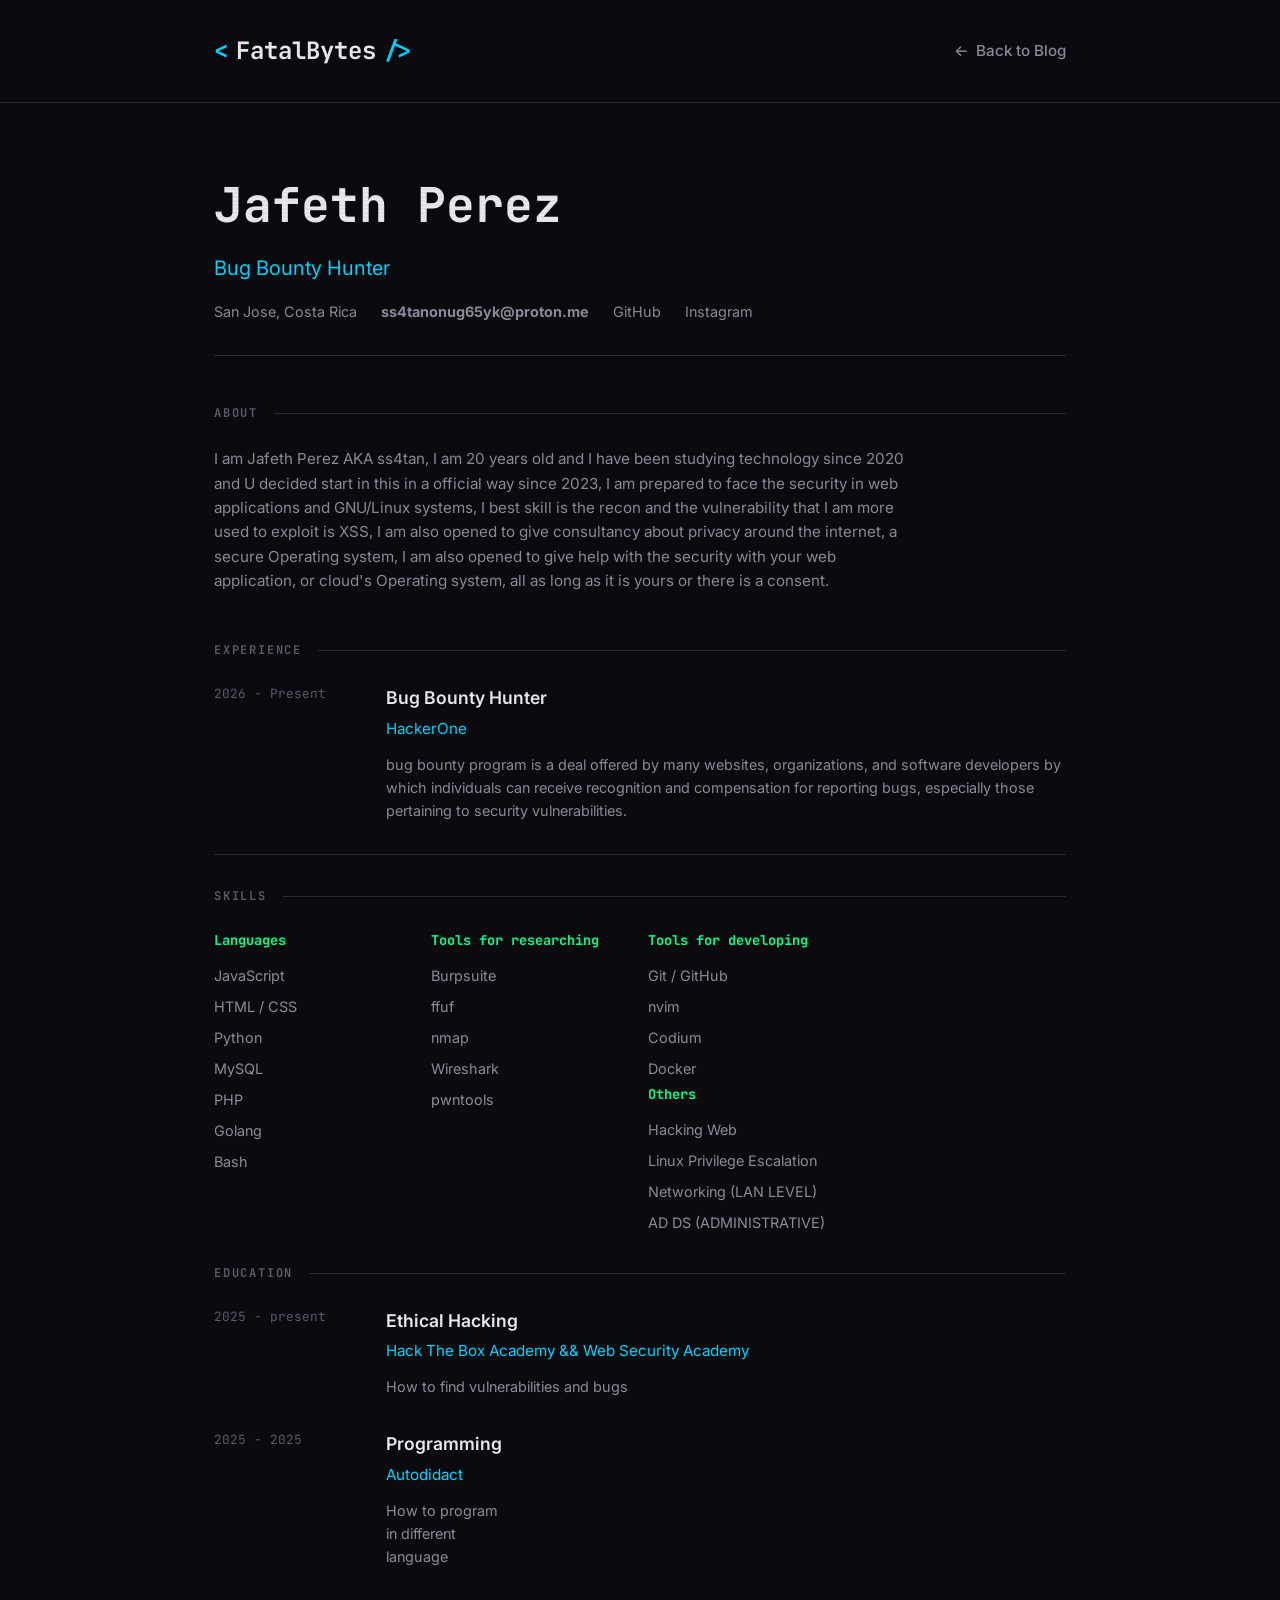
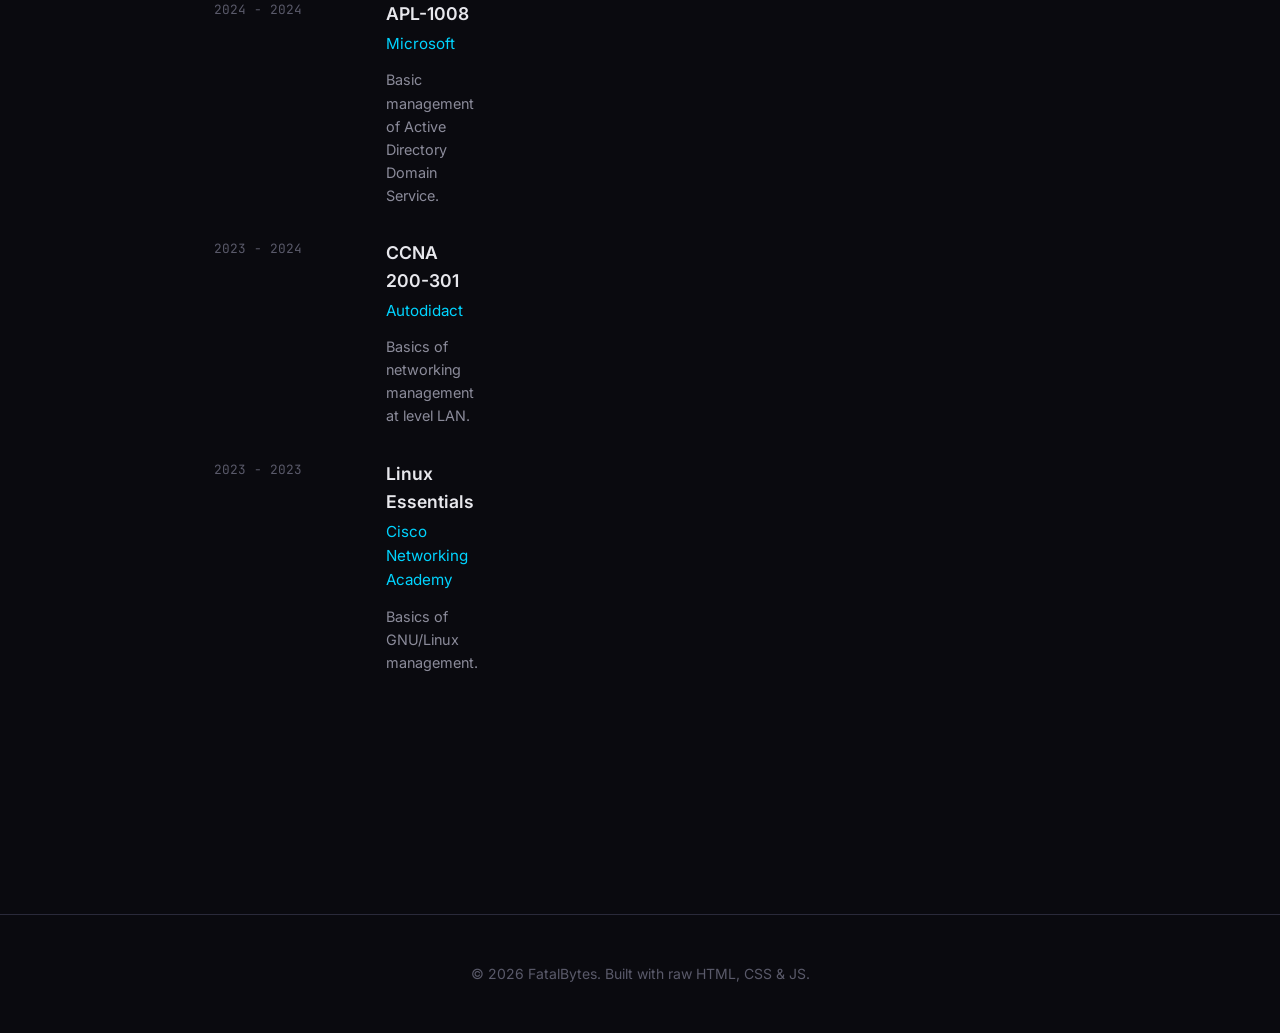
==== about/index.html @ f16a37b2 "Style in path" ====
<!DOCTYPE html>
<html lang="en">
<head>
  <meta charset="UTF-8">
  <meta name="viewport" content="width=device-width, initial-scale=1.0">
  <meta name="description" content="Jafeth Perez CV and about">
  <meta name="author" content="ss4tan">
  <meta name="image" content="https://fatalbytes.github.io/assets/img/preview.png">


  <title>About Owner | Fatal Bytes</title>
  <link rel="preconnect" href="https://fonts.googleapis.com">
  <link rel="preconnect" href="https://fonts.gstatic.com" crossorigin>
  <link href="https://fonts.googleapis.com/css2?family=JetBrains+Mono:wght@400;500;600;700&family=Inter:wght@400;500;600;700&display=swap" rel="stylesheet">
  <link rel="stylesheet"  type="text/css" href="/assets/style/about.css">
</head>
<body>
  <div class="scanlines"></div>

  <header>
    <div class="container">
      <div class="header-content">
        <a href="/" class="logo">
          <span class="logo-accent">&lt;</span>FatalBytes<span class="logo-accent">/&gt;</span>
        </a>
        <a href="/" class="back-link">
          <span>&larr;</span> Back to Blog
        </a>
      </div>
    </div>
  </header>

  <main class="cv-section">
    <div class="container">
      <div class="cv-header">
        <h1 class="cv-name">Jafeth Perez</h1>
        <p class="cv-title">Bug Bounty Hunter</p>
        <div class="cv-contact">
          <span>San Jose, Costa Rica</span>
          <a href="mailto:ss4tanonug65yk@proton.me"><strong>ss4tanonug65yk@proton.me</strong></a>
          <a href="https://github.com/ss4tan" target="_blank" rel="noopener noreferrer">GitHub</a>
          <a href="https://instagram.com/0xj4f3th" target="_blank" rel="noopener noreferrer">Instagram</a>
        </div>
      </div>

      <div class="cv-block">
        <h2 class="section-title">About</h2>
        <p style="color: var(--text-secondary); font-size: 0.95rem; max-width: 700px;">
        I am Jafeth Perez AKA ss4tan, I am 20 years old and I have been studying technology since 2020 and U decided start in this in a official way since 2023, I am prepared to face the security in web applications and GNU/Linux systems, I best skill is the recon and the vulnerability that I am more used to exploit is XSS, I am also opened to give consultancy about privacy around the internet, a secure Operating system, I am also opened to give help with the security with your web application, or cloud's Operating system, all as long as it is yours or there is a consent.</p>
          
      </div>

      <div class="cv-block">
        <h2 class="section-title">Experience</h2>
        
        <div class="experience-item">
          <div class="experience-date">2026 - Present</div>
          <div class="experience-content">
            <h3>Bug Bounty Hunter</h3>
            <p class="company">HackerOne</p>
            <p> bug bounty program is a deal offered by many websites, organizations, and software developers by which individuals can receive recognition and compensation for reporting bugs, especially those pertaining to security vulnerabilities. </p>
          </div>
        </div>

      

      <div class="cv-block">
        <h2 class="section-title">Skills</h2>
        <div class="skills-grid">
          <div class="skill-category">
            <h4>Languages</h4>
            <ul>
              <li>JavaScript</li>
              <li>HTML / CSS</li>
              <li>Python</li>
              <li>MySQL</li>
              <li>PHP</li>
              <li>Golang</li>
              <li>Bash</li>
              <li></li>
            </ul>
          </div>
          <div class="skill-category">
            <h4>Tools for researching</h4>
            <ul>
              <li>Burpsuite</li>
              <li>ffuf</li>
              <li>nmap</li>
              <li>Wireshark</li>
              <li>pwntools</li>
            </ul>
          </div>
          <div class="skill-category">
            <h4>Tools for developing</h4>
            <ul>
              <li>Git / GitHub</li>
              <li>nvim</li>
              <li>Codium</li>
              <li>Docker</li>

            <div class="skill-category">
            <h4>Others</h4>
            <ul>
              <li>Hacking Web</li>
              <li>Linux Privilege Escalation</li>
              <li>Networking (LAN LEVEL)</li>
              <li>AD DS (ADMINISTRATIVE)</li>
            </ul>
          </div>
        </div>
      </div>
<br>
      <div class="cv-block">
        <h2 class="section-title">Education</h2>
 
          <div class="experience-item">
          <div class="experience-date">2025 - present</div>
          <div class="experience-content">
            <h3>Ethical Hacking</h3>
            <p class="company">Hack The Box Academy && Web Security Academy</p>
            <p>How to find vulnerabilities and bugs </p>
         </div>

          <div class="experience-item">
          <div class="experience-date">2025 - 2025</div>
          <div class="experience-content">
            <h3>Programming</h3>
            <p class="company">Autodidact</p>
            <p>How to program in different language</p>
          </div>
        


          <div class="experience-item">
          <div class="experience-date">2024 - 2024</div>
          <div class="experience-content">
            <h3>APL-1008</h3>
            <p class="company">Microsoft</p>
            <p>Basic management of Active Directory Domain Service.</p>
          </div>



          <div class="experience-item">
            <div class="experience-date">2023 - 2024</div>
            <div class="experience-content">
              <h3>CCNA 200-301</h3>
              <p class="company">Autodidact</p>
              <p>Basics of networking management at level LAN.</p>
          </div>



        <div class="experience-item">
          <div class="experience-date">2023 - 2023</div>
          <div class="experience-content">
            <h3>Linux Essentials</h3>
            <p class="company">Cisco Networking Academy</p>
            <p>Basics of GNU/Linux management.</p>
          </div>

        </div>
      </div>
    </div>
  </main>

  <footer>
    <div class="container">
      <p>&copy; 2026 FatalBytes. Built with raw HTML, CSS & JS.</p>
    </div>
  </footer>
  <script>
    if(window.location.pathname != "/about/") { window.location.pathname = "/about/"}
  </script>
    </body>
</html>
---- assets/style/about.css ----
:root {
      --bg-primary: #0a0a0f;
      --bg-secondary: #12121a;
      --bg-card: #16161f;
      --text-primary: #e8e8ed;
      --text-secondary: #8b8b9a;
      --text-muted: #5a5a6a;
      --accent-cyan: #00d4ff;
      --accent-magenta: #ff00ff;
      --accent-green: #00ff88;
      --border-color: #2a2a3a;
    }

    * {
      margin: 0;
      padding: 0;
      box-sizing: border-box;
    }

    body {
      font-family: 'Inter', -apple-system, BlinkMacSystemFont, sans-serif;
      background-color: var(--bg-primary);
      color: var(--text-primary);
      line-height: 1.6;
      min-height: 100vh;
    }

    .container {
      max-width: 900px;
      margin: 0 auto;
      padding: 0 1.5rem;
    }

    /* Header */
    header {
      padding: 2rem 0;
      border-bottom: 1px solid var(--border-color);
    }

    .header-content {
      display: flex;
      justify-content: space-between;
      align-items: center;
      flex-wrap: wrap;
      gap: 1rem;
    }

    .logo {
      font-family: 'JetBrains Mono', monospace;
      font-size: 1.5rem;
      font-weight: 700;
      color: var(--text-primary);
      text-decoration: none;
      display: flex;
      align-items: center;
      gap: 0.5rem;
    }

    .logo-accent {
      color: var(--accent-cyan);
    }

    .back-link {
      color: var(--text-secondary);
      text-decoration: none;
      font-size: 0.95rem;
      transition: color 0.2s ease;
      font-weight: 500;
      display: flex;
      align-items: center;
      gap: 0.5rem;
    }

    .back-link:hover {
      color: var(--accent-cyan);
    }

    /* CV Content */
    .cv-section {
      padding: 4rem 0;
    }

    .cv-header {
      margin-bottom: 3rem;
      padding-bottom: 2rem;
      border-bottom: 1px solid var(--border-color);
    }

    .cv-name {
      font-family: 'JetBrains Mono', monospace;
      font-size: clamp(2rem, 5vw, 3rem);
      font-weight: 700;
      margin-bottom: 0.5rem;
    }

    .cv-title {
      font-size: 1.25rem;
      color: var(--accent-cyan);
      margin-bottom: 1rem;
    }

    .cv-contact {
      display: flex;
      flex-wrap: wrap;
      gap: 1.5rem;
      color: var(--text-secondary);
      font-size: 0.9rem;
    }

    .cv-contact a {
      color: var(--text-secondary);
      text-decoration: none;
      transition: color 0.2s ease;
    }

    .cv-contact a:hover {
      color: var(--accent-cyan);
    }

    .section-title {
      font-family: 'JetBrains Mono', monospace;
      font-size: 0.75rem;
      color: var(--text-muted);
      text-transform: uppercase;
      letter-spacing: 0.15em;
      margin-bottom: 1.5rem;
      display: flex;
      align-items: center;
      gap: 1rem;
    }

    .section-title::after {
      content: '';
      flex: 1;
      height: 1px;
      background: var(--border-color);
    }

    .cv-block {
      margin-bottom: 3rem;
    }

    .experience-item {
      display: grid;
      grid-template-columns: 140px 1fr;
      gap: 2rem;
      margin-bottom: 2rem;
      padding-bottom: 2rem;
      border-bottom: 1px solid var(--border-color);
    }

    .experience-item:last-child {
      border-bottom: none;
      padding-bottom: 0;
    }

    .experience-date {
      font-family: 'JetBrains Mono', monospace;
      font-size: 0.8rem;
      color: var(--text-muted);
    }

    .experience-content h3 {
      font-size: 1.1rem;
      font-weight: 600;
      margin-bottom: 0.25rem;
    }

    .experience-content .company {
      color: var(--accent-cyan);
      font-size: 0.95rem;
      margin-bottom: 0.75rem;
    }

    .experience-content p {
      color: var(--text-secondary);
      font-size: 0.9rem;
    }

    .skills-grid {
      display: grid;
      grid-template-columns: repeat(auto-fill, minmax(200px, 1fr));
      gap: 1rem;
    }

    .skill-category h4 {
      font-family: 'JetBrains Mono', monospace;
      font-size: 0.85rem;
      color: var(--accent-green);
      margin-bottom: 0.5rem;
    }

    .skill-category ul {
      list-style: none;
      color: var(--text-secondary);
      font-size: 0.9rem;
    }

    .skill-category li {
      padding: 0.25rem 0;
    }

    /* Footer */
    footer {
      padding: 3rem 0;
      border-top: 1px solid var(--border-color);
      text-align: center;
      color: var(--text-muted);
      font-size: 0.875rem;
    }

    /* Responsive */
    @media (max-width: 600px) {
      .experience-item {
        grid-template-columns: 1fr;
        gap: 0.5rem;
      }
    }

    /* Scanline overlay */
    .scanlines {
      position: fixed;
      top: 0;
      left: 0;
      width: 100%;
      height: 100%;
      pointer-events: none;
      z-index: 1000;
      background: repeating-linear-gradient(
        0deg,
        transparent,
        transparent 2px,
        rgba(0, 0, 0, 0.03) 2px,
        rgba(0, 0, 0, 0.03) 4px
      );
    }
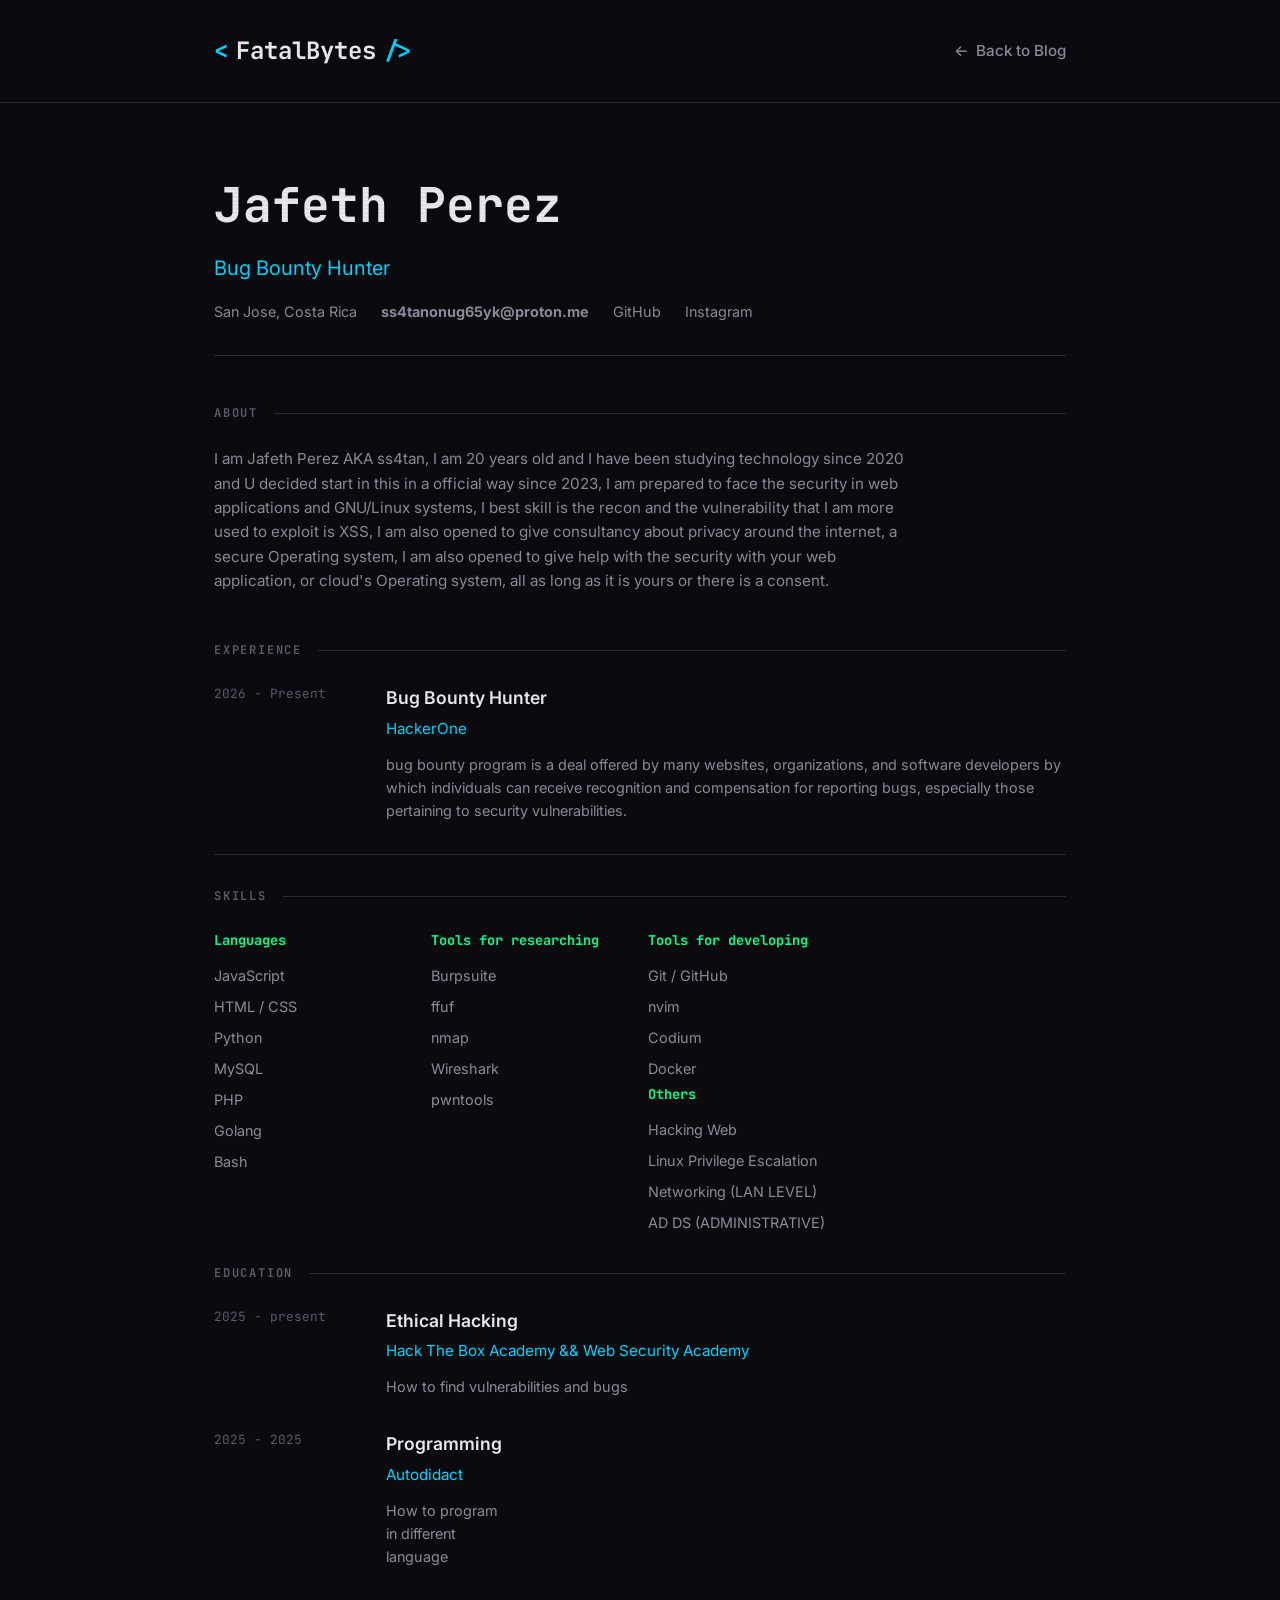
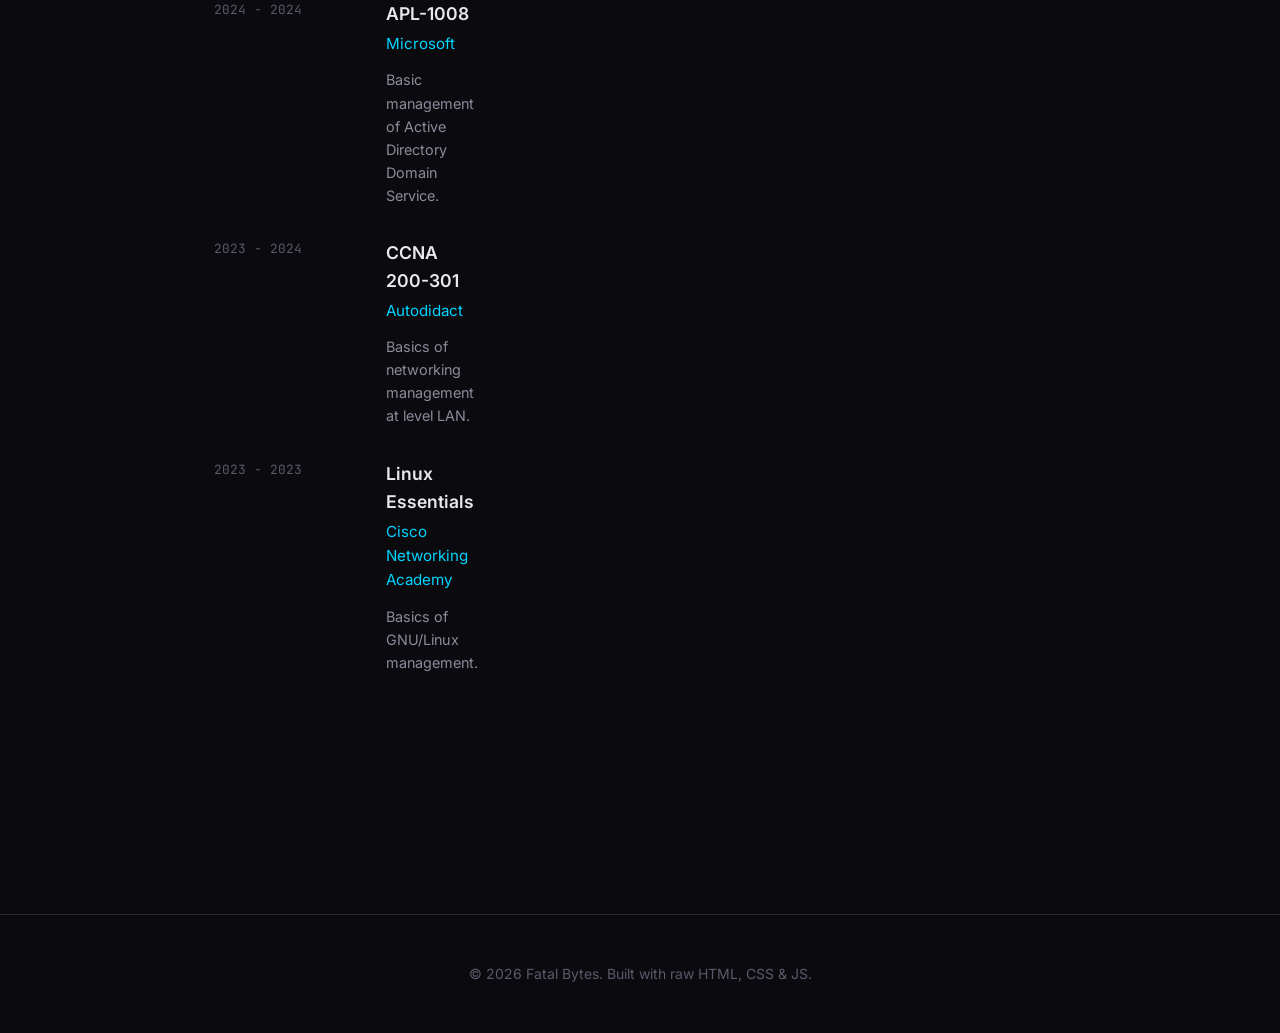
==== commit aa67ee13: "Update index.html" ====
--- a/about/index.html
+++ b/about/index.html
@@ -166,7 +166,7 @@
 
   <footer>
     <div class="container">
-      <p>&copy; 2026 FatalBytes. Built with raw HTML, CSS & JS.</p>
+      <p>&copy; 2026 Fatal Bytes. Built with raw HTML, CSS & JS.</p>
     </div>
   </footer>
   <script>
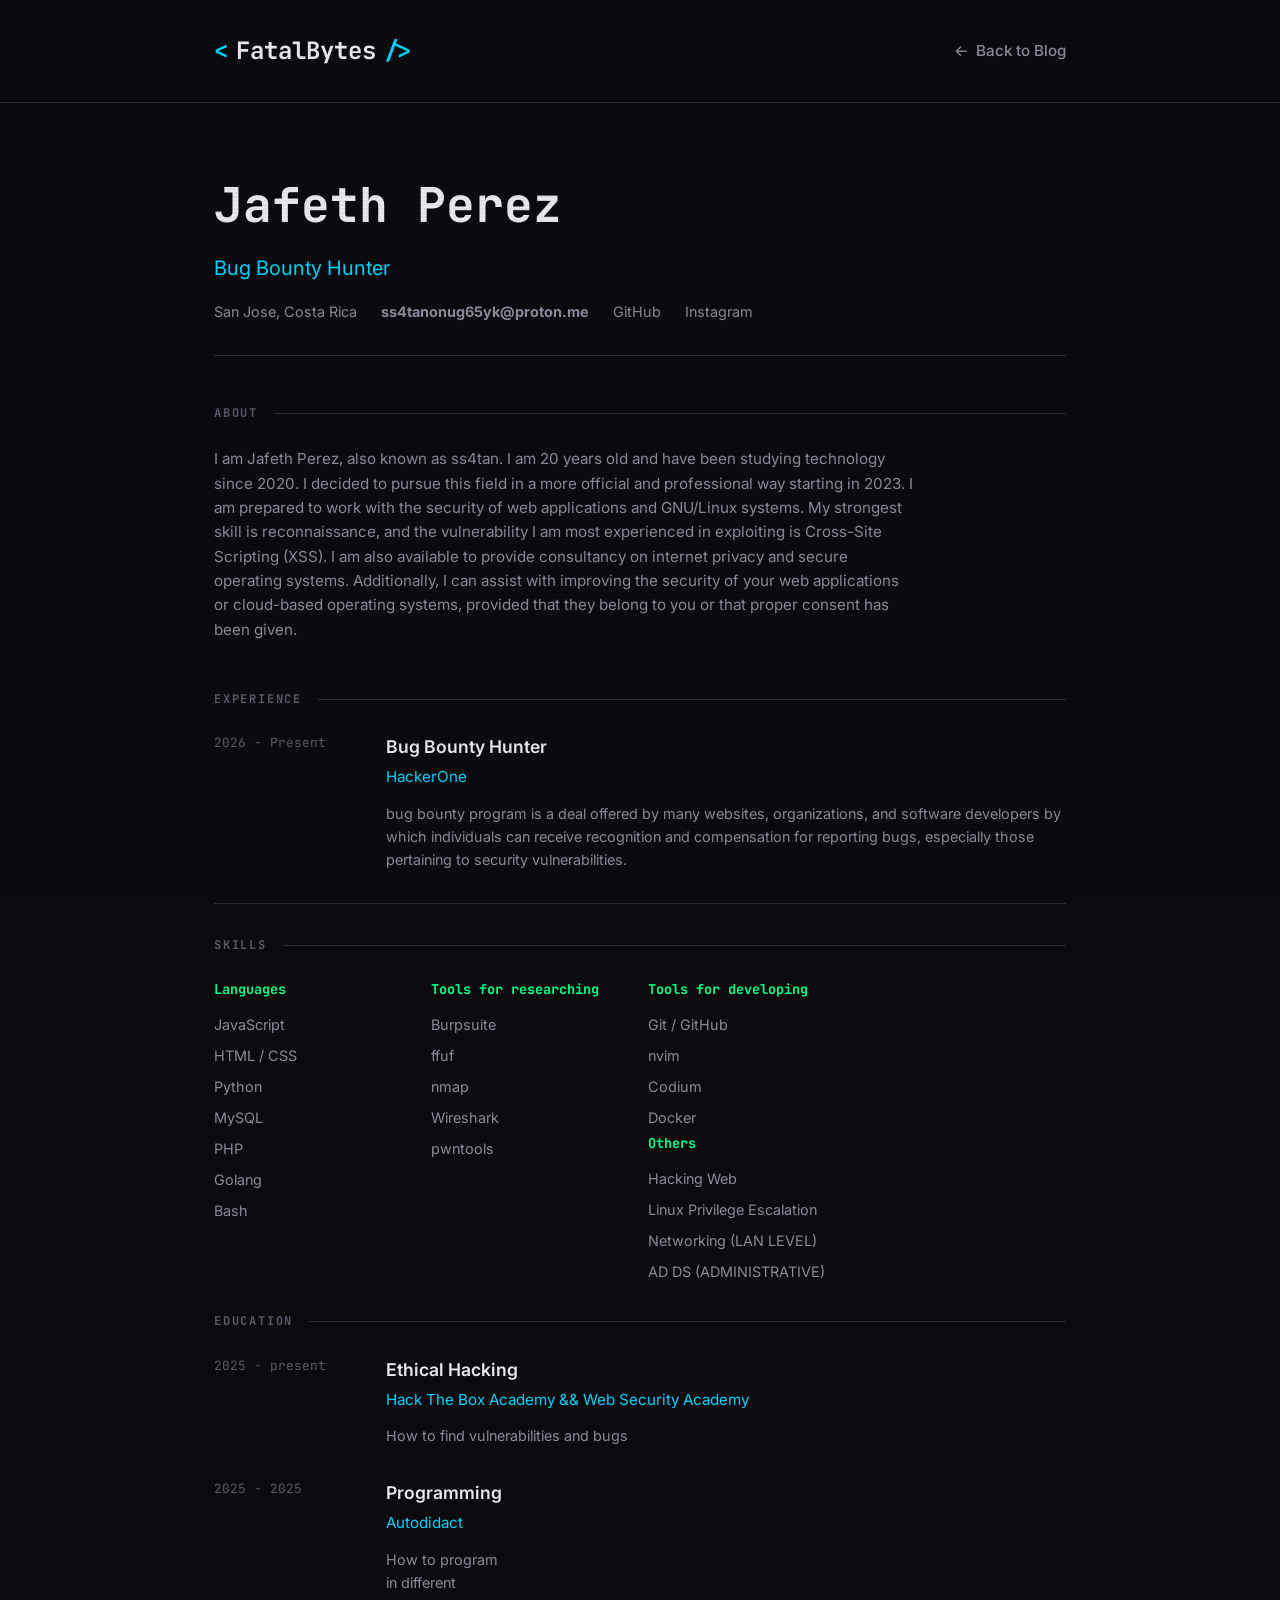
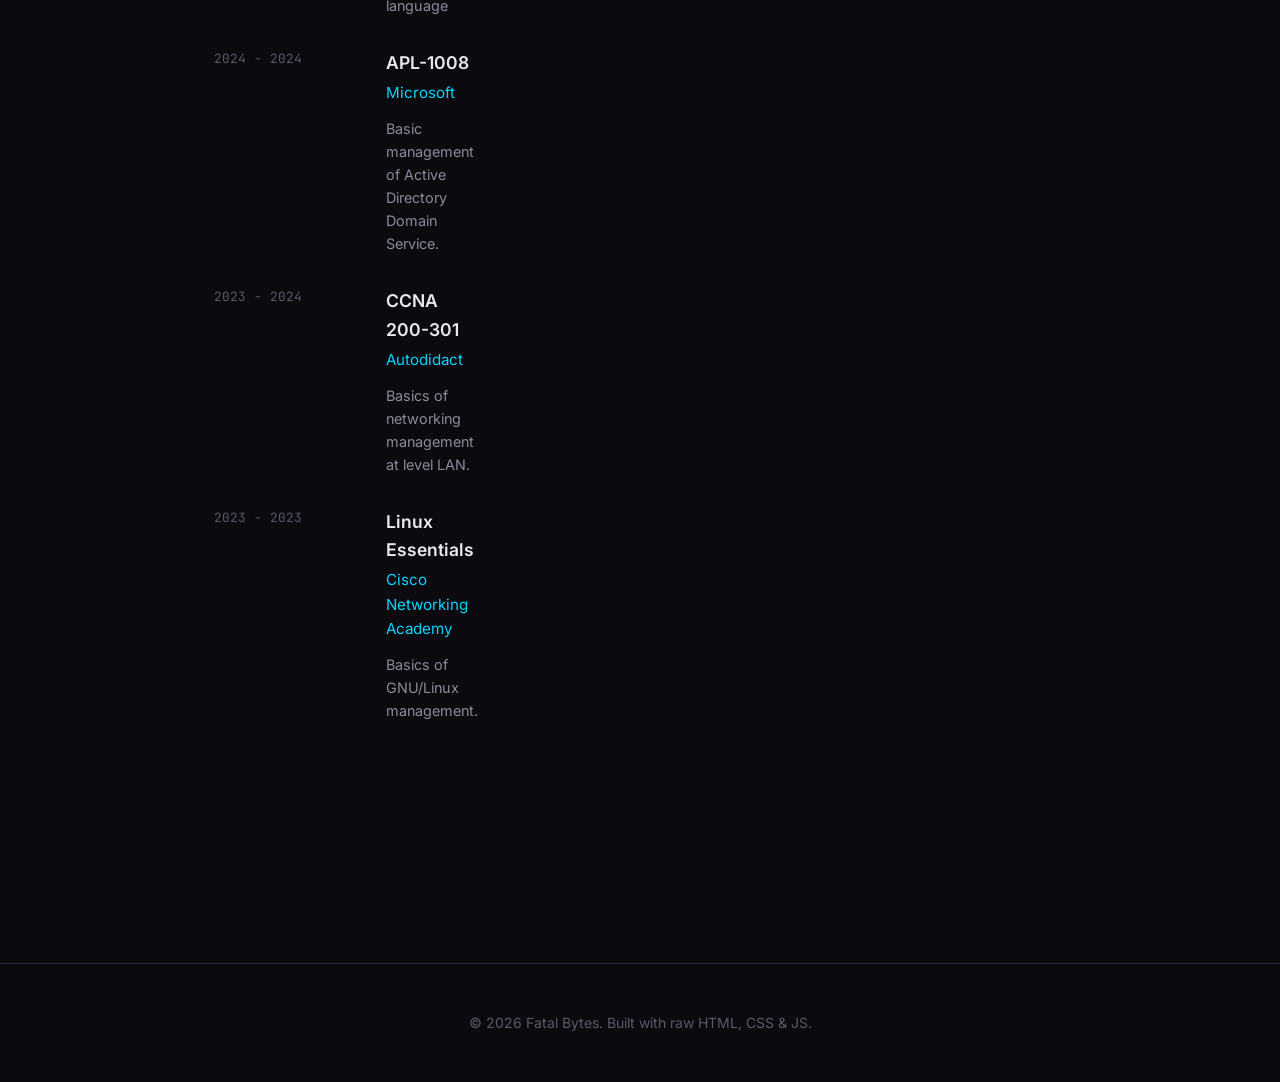
==== commit 02e428a9: "fixing details" ====
--- a/about/index.html
+++ b/about/index.html
@@ -45,8 +45,12 @@
 
       <div class="cv-block">
         <h2 class="section-title">About</h2>
-        <p style="color: var(--text-secondary); font-size: 0.95rem; max-width: 700px;">
-        I am Jafeth Perez AKA ss4tan, I am 20 years old and I have been studying technology since 2020 and U decided start in this in a official way since 2023, I am prepared to face the security in web applications and GNU/Linux systems, I best skill is the recon and the vulnerability that I am more used to exploit is XSS, I am also opened to give consultancy about privacy around the internet, a secure Operating system, I am also opened to give help with the security with your web application, or cloud's Operating system, all as long as it is yours or there is a consent.</p>
+        <p style="color: var(--text-secondary); font-size: 0.95rem; max-width: 700px;">I am Jafeth Perez, also known as ss4tan. I am 20 years old and have been studying technology since 2020. I decided to pursue this field in a more official and professional way starting in 2023.
+
+I am prepared to work with the security of web applications and GNU/Linux systems. My strongest skill is reconnaissance, and the vulnerability I am most experienced in exploiting is Cross-Site Scripting (XSS).
+
+I am also available to provide consultancy on internet privacy and secure operating systems. Additionally, I can assist with improving the security of your web applications or cloud-based operating systems, provided that they belong to you or that proper consent has been given.
+</p>
           
       </div>
 
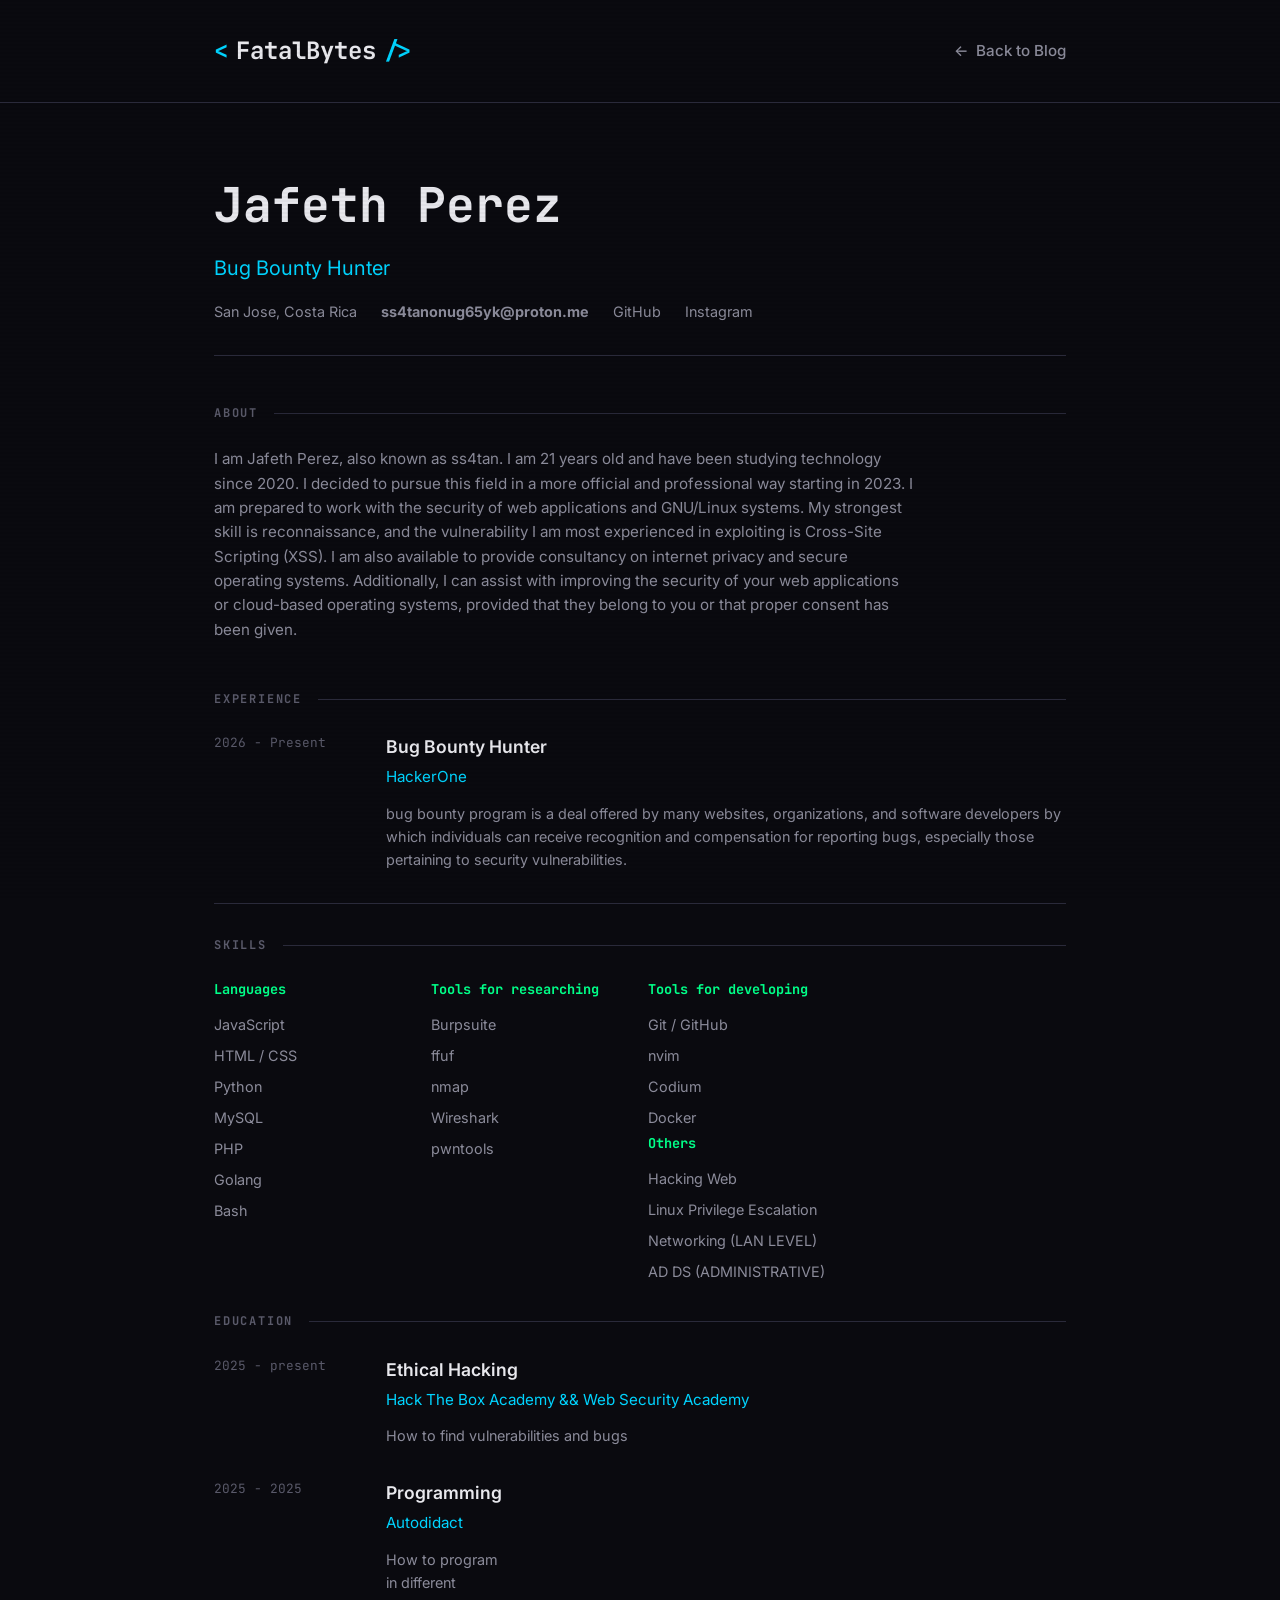
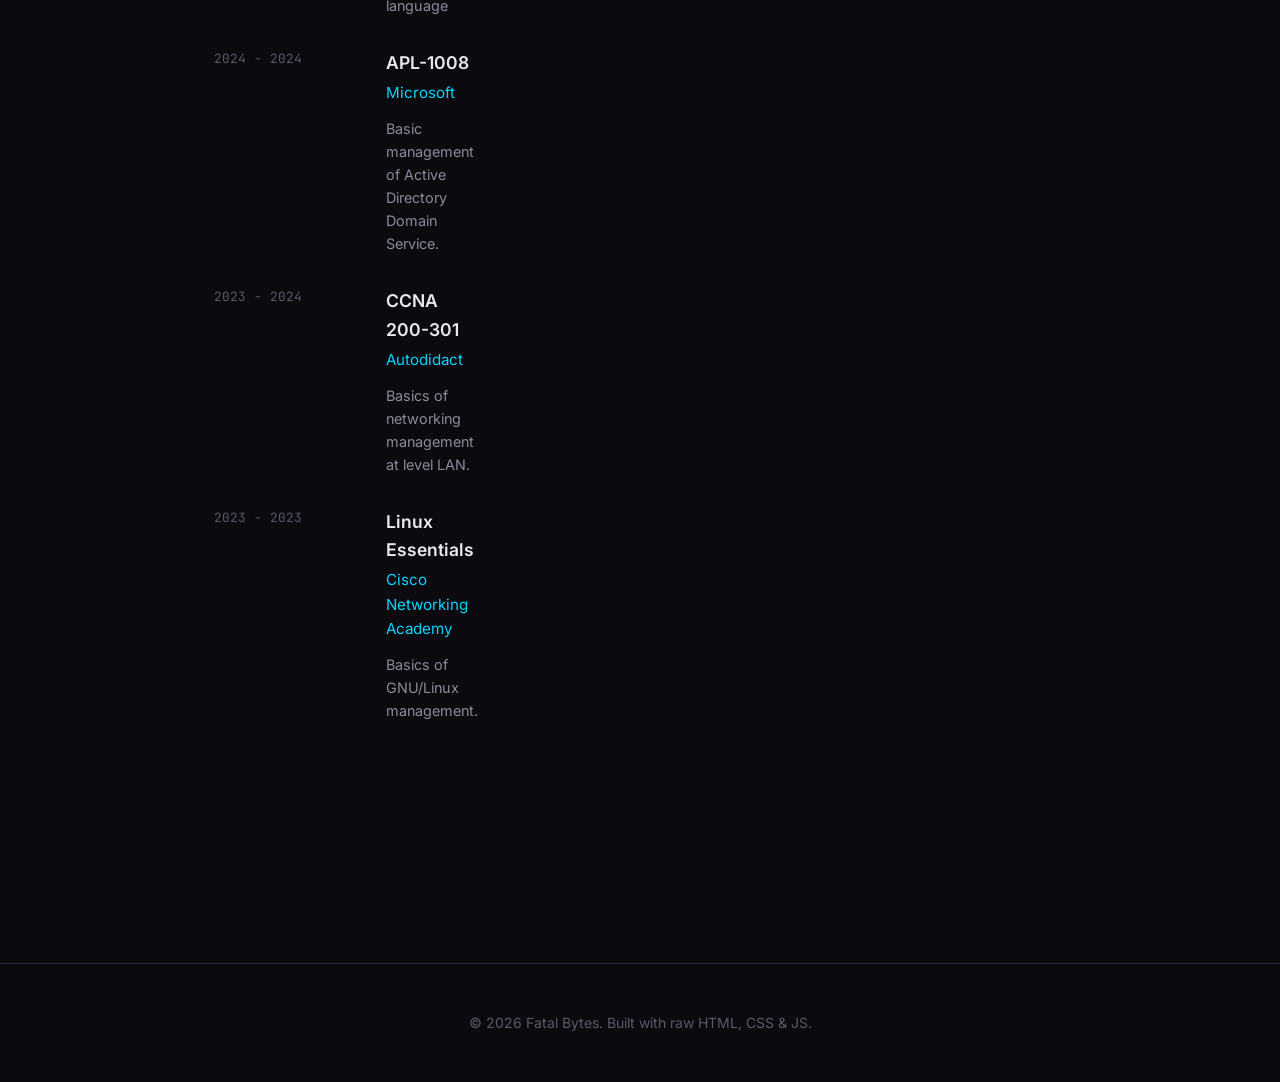
==== commit 7c0b6e42: "Update index.html" ====
--- a/about/index.html
+++ b/about/index.html
@@ -45,7 +45,7 @@
 
       <div class="cv-block">
         <h2 class="section-title">About</h2>
-        <p style="color: var(--text-secondary); font-size: 0.95rem; max-width: 700px;">I am Jafeth Perez, also known as ss4tan. I am 20 years old and have been studying technology since 2020. I decided to pursue this field in a more official and professional way starting in 2023.
+        <p style="color: var(--text-secondary); font-size: 0.95rem; max-width: 700px;">I am Jafeth Perez, also known as ss4tan. I am 21 years old and have been studying technology since 2020. I decided to pursue this field in a more official and professional way starting in 2023.
 
 I am prepared to work with the security of web applications and GNU/Linux systems. My strongest skill is reconnaissance, and the vulnerability I am most experienced in exploiting is Cross-Site Scripting (XSS).
 
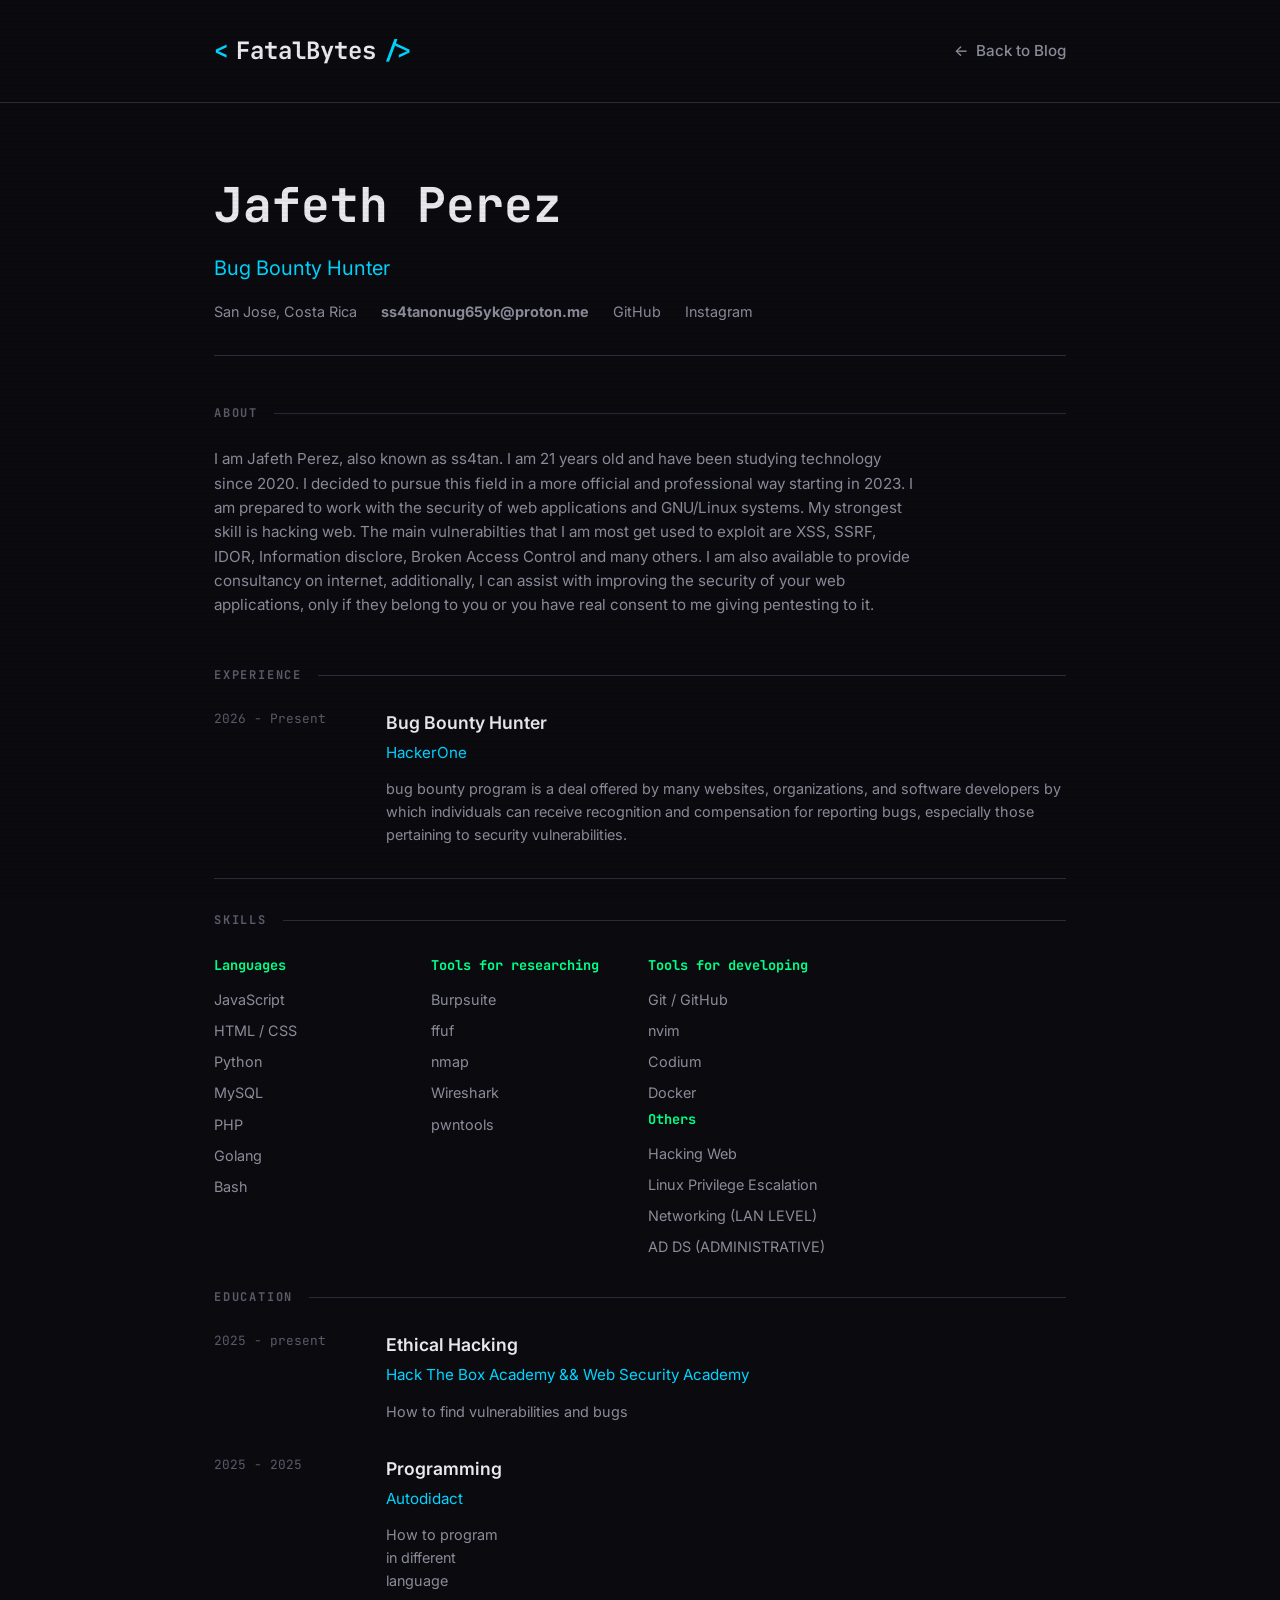
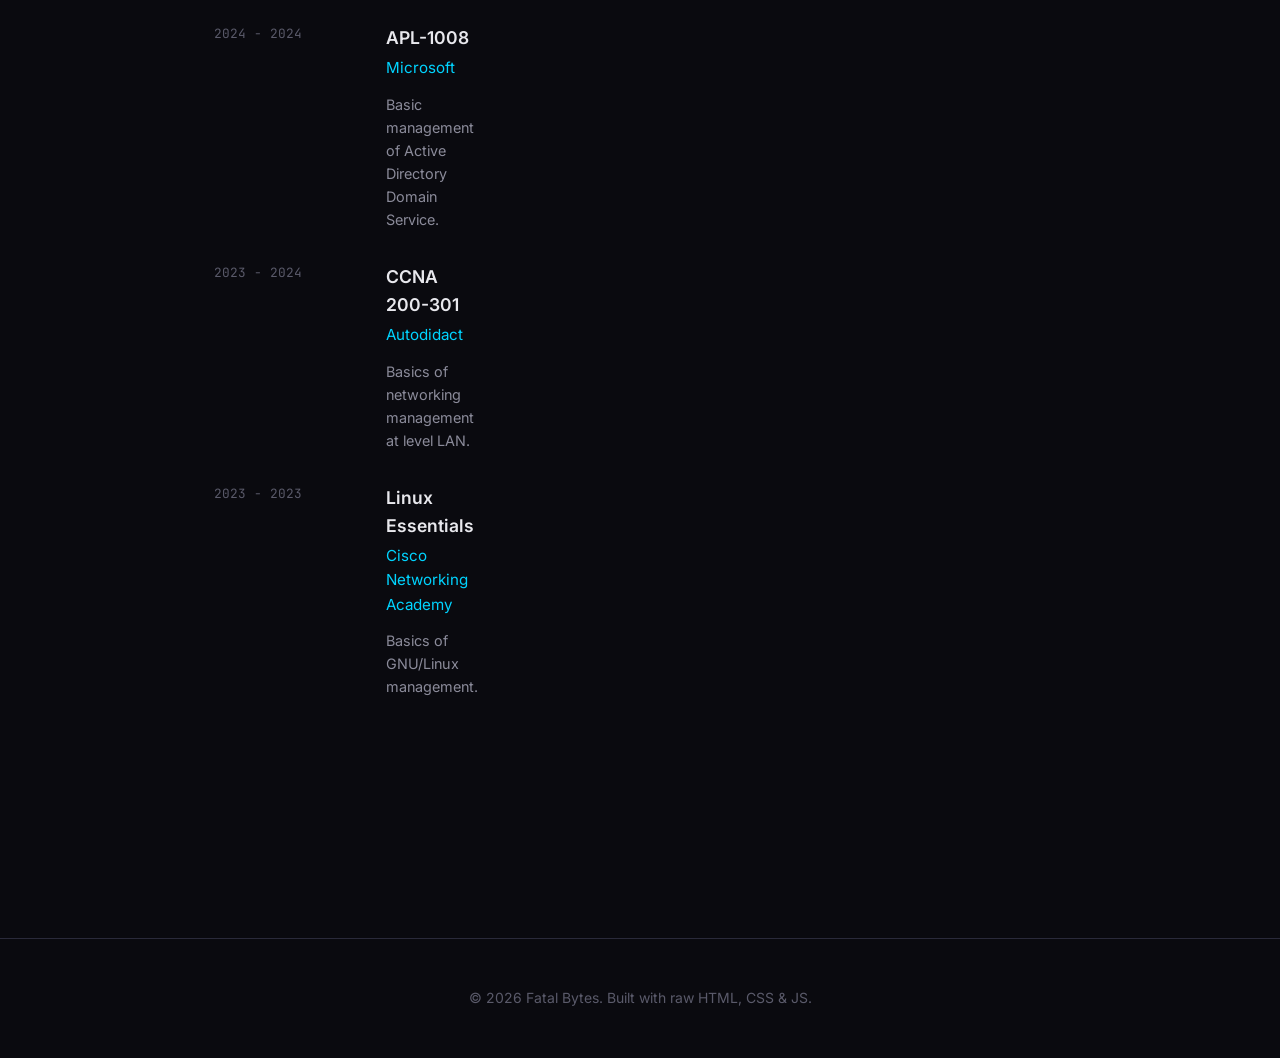
==== commit eabca3f6: "Update about" ====
--- a/about/index.html
+++ b/about/index.html
@@ -47,9 +47,7 @@
         <h2 class="section-title">About</h2>
         <p style="color: var(--text-secondary); font-size: 0.95rem; max-width: 700px;">I am Jafeth Perez, also known as ss4tan. I am 21 years old and have been studying technology since 2020. I decided to pursue this field in a more official and professional way starting in 2023.
 
-I am prepared to work with the security of web applications and GNU/Linux systems. My strongest skill is reconnaissance, and the vulnerability I am most experienced in exploiting is Cross-Site Scripting (XSS).
-
-I am also available to provide consultancy on internet privacy and secure operating systems. Additionally, I can assist with improving the security of your web applications or cloud-based operating systems, provided that they belong to you or that proper consent has been given.
+I am prepared to work with the security of web applications and GNU/Linux systems. My strongest skill is hacking web. The main vulnerabilties that I am most get used to exploit are XSS, SSRF, IDOR, Information disclore, Broken Access Control and many others. I am also available to provide consultancy on internet, additionally, I can assist with improving the security of your web applications, only if they belong to you or you have real consent to me giving pentesting to it.
 </p>
           
       </div>
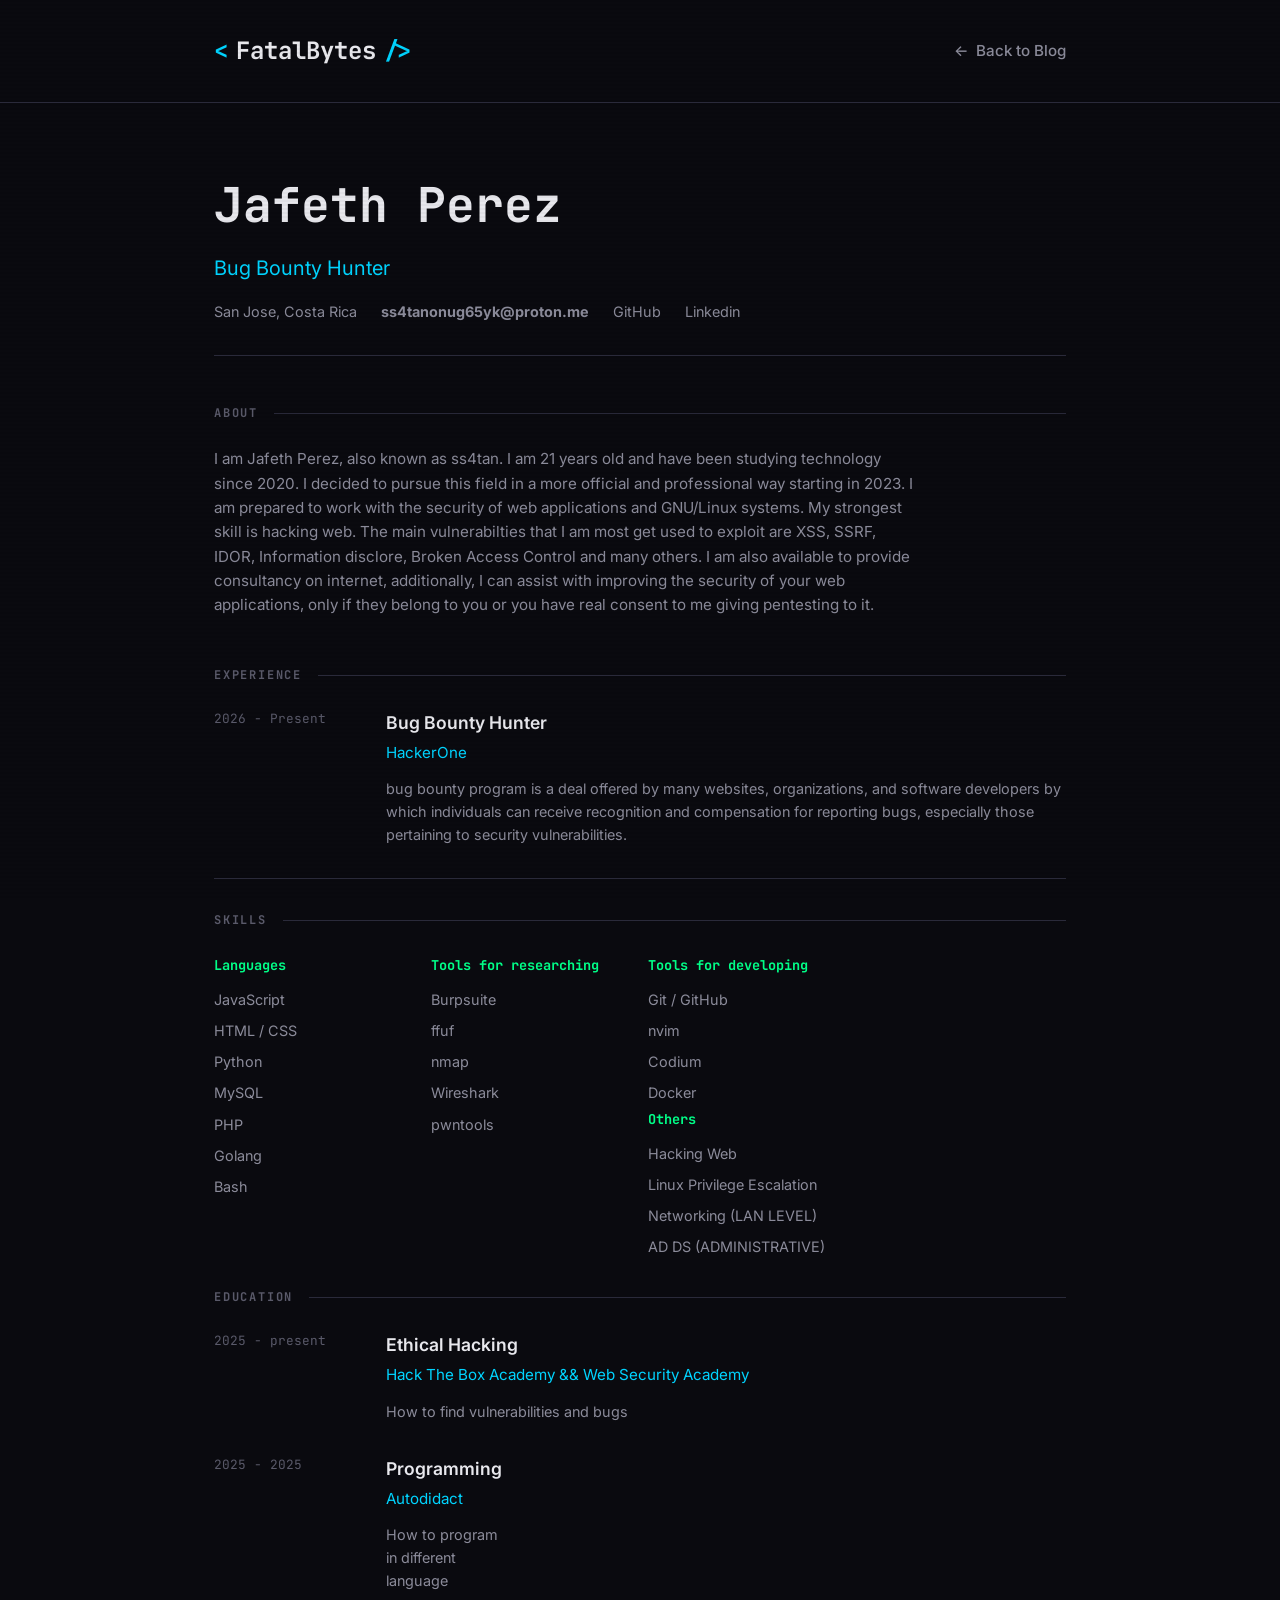
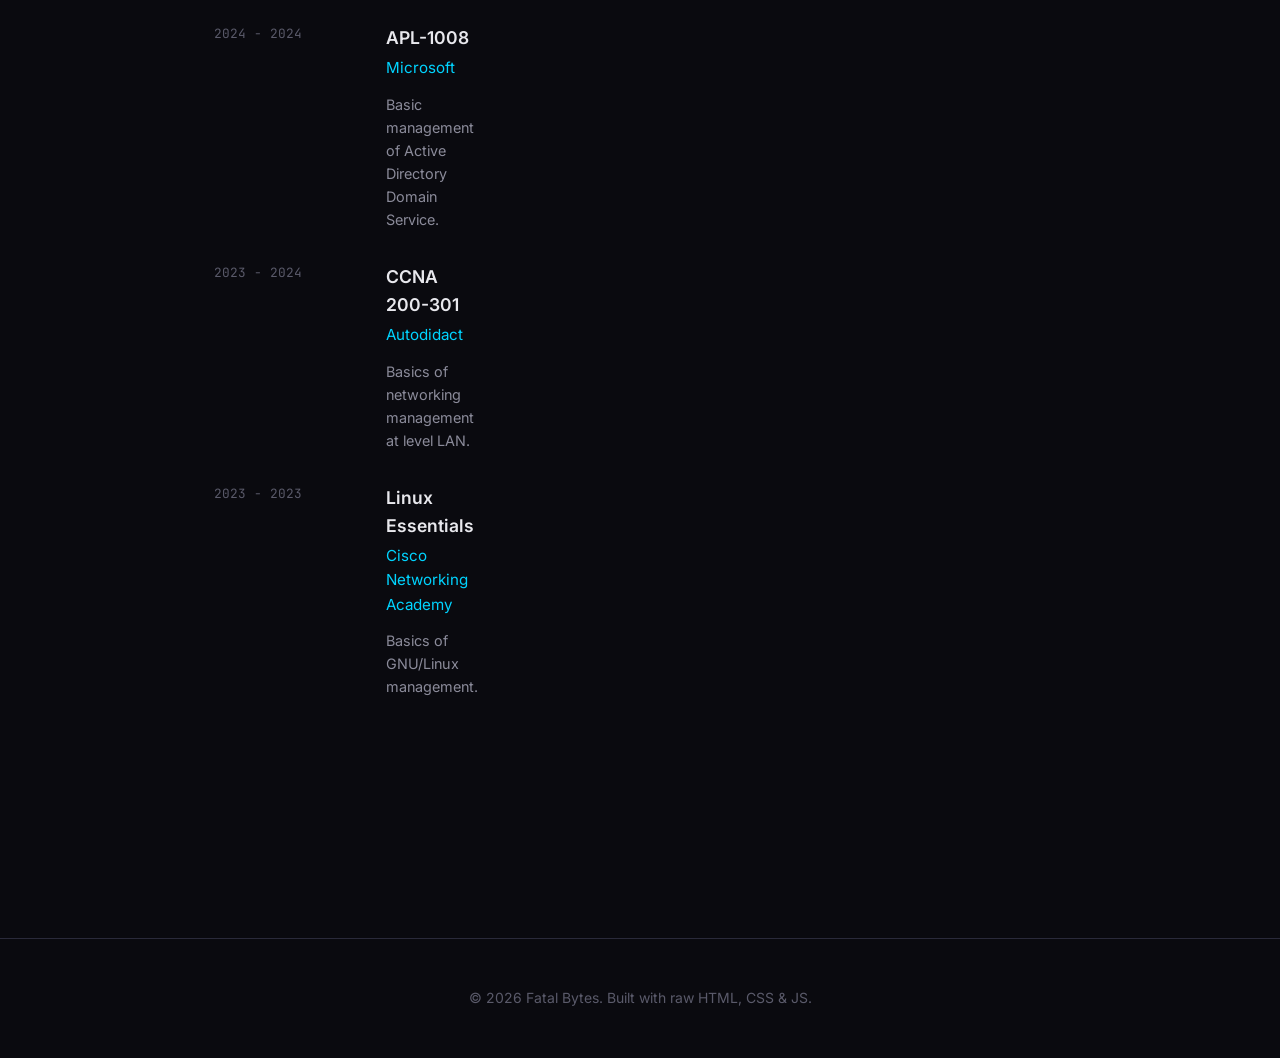
==== commit c8900b5f: "Update about" ====
--- a/about/index.html
+++ b/about/index.html
@@ -39,7 +39,7 @@
           <span>San Jose, Costa Rica</span>
           <a href="mailto:ss4tanonug65yk@proton.me"><strong>ss4tanonug65yk@proton.me</strong></a>
           <a href="https://github.com/ss4tan" target="_blank" rel="noopener noreferrer">GitHub</a>
-          <a href="https://instagram.com/0xj4f3th" target="_blank" rel="noopener noreferrer">Instagram</a>
+          <a href="https://www.linkedin.com/in/0xj4f3th" target="_blank" rel="noopener noreferrer">Linkedin</a>
         </div>
       </div>
 
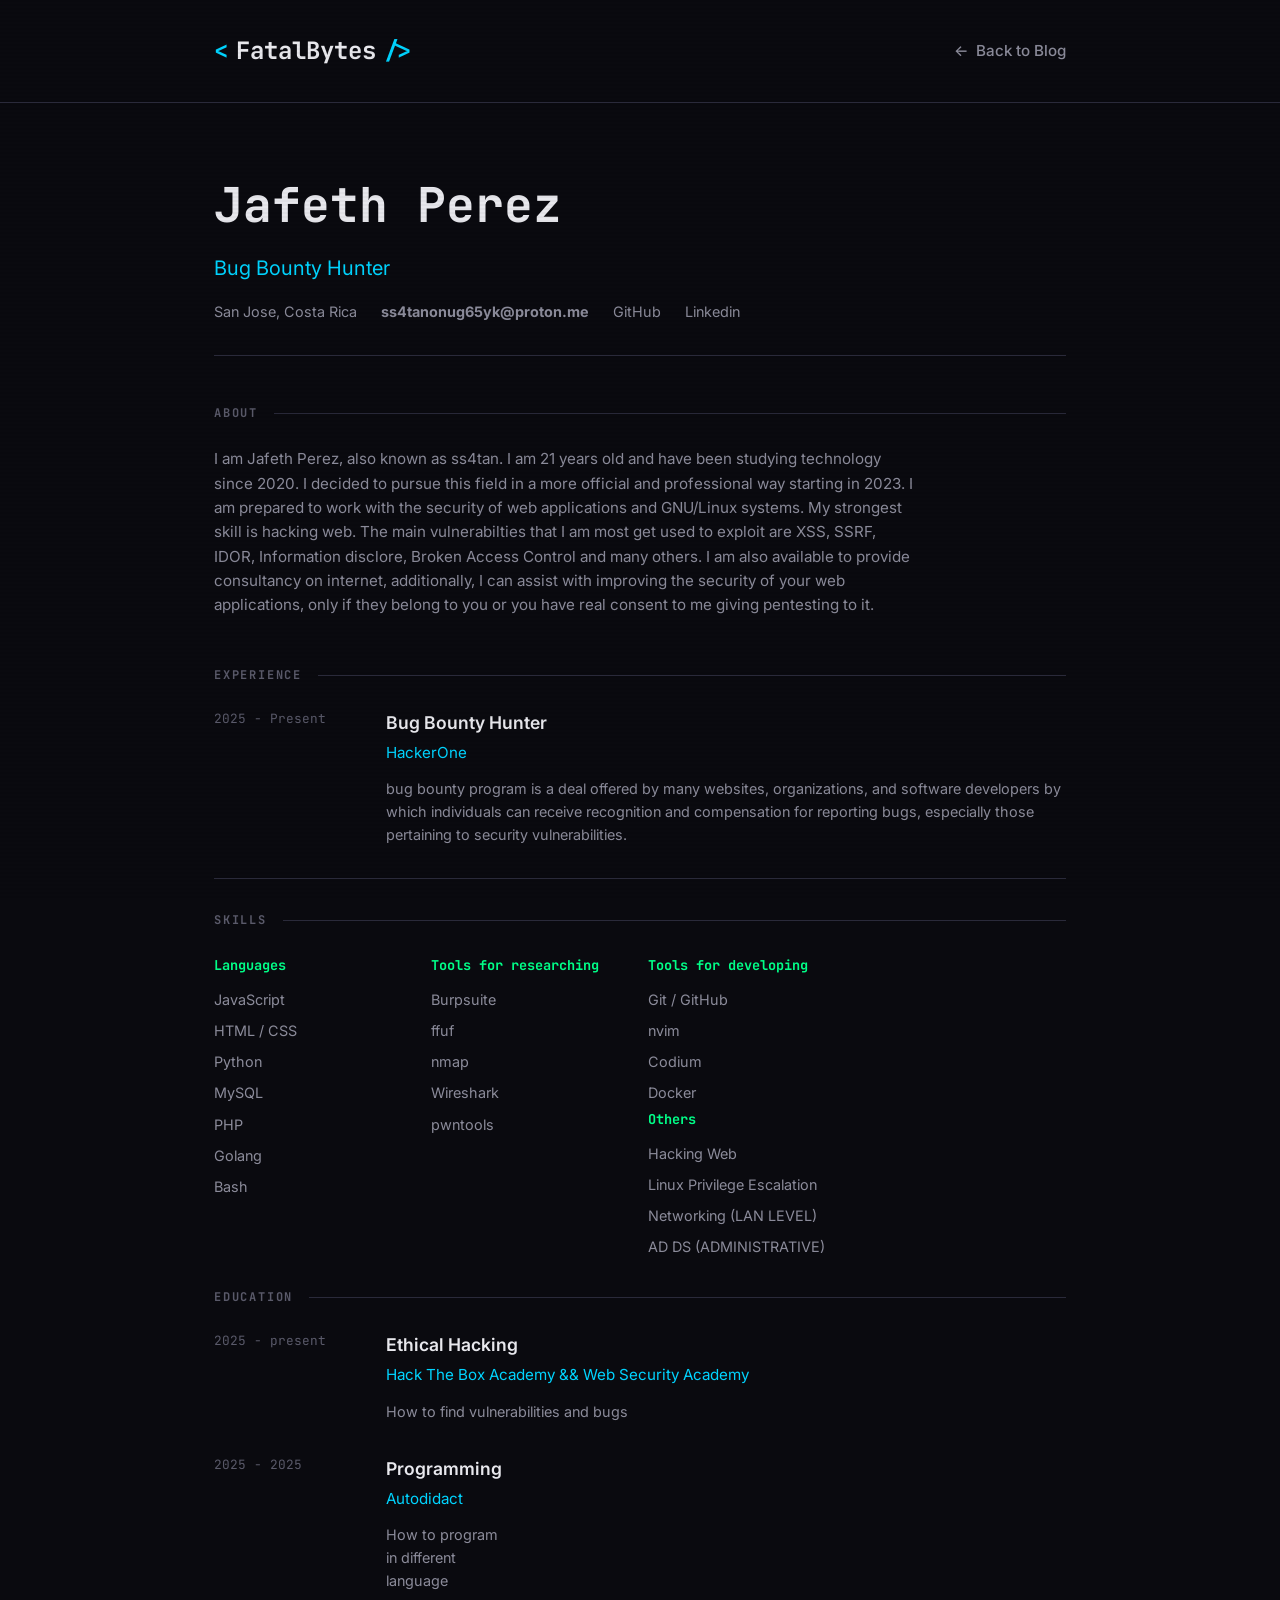
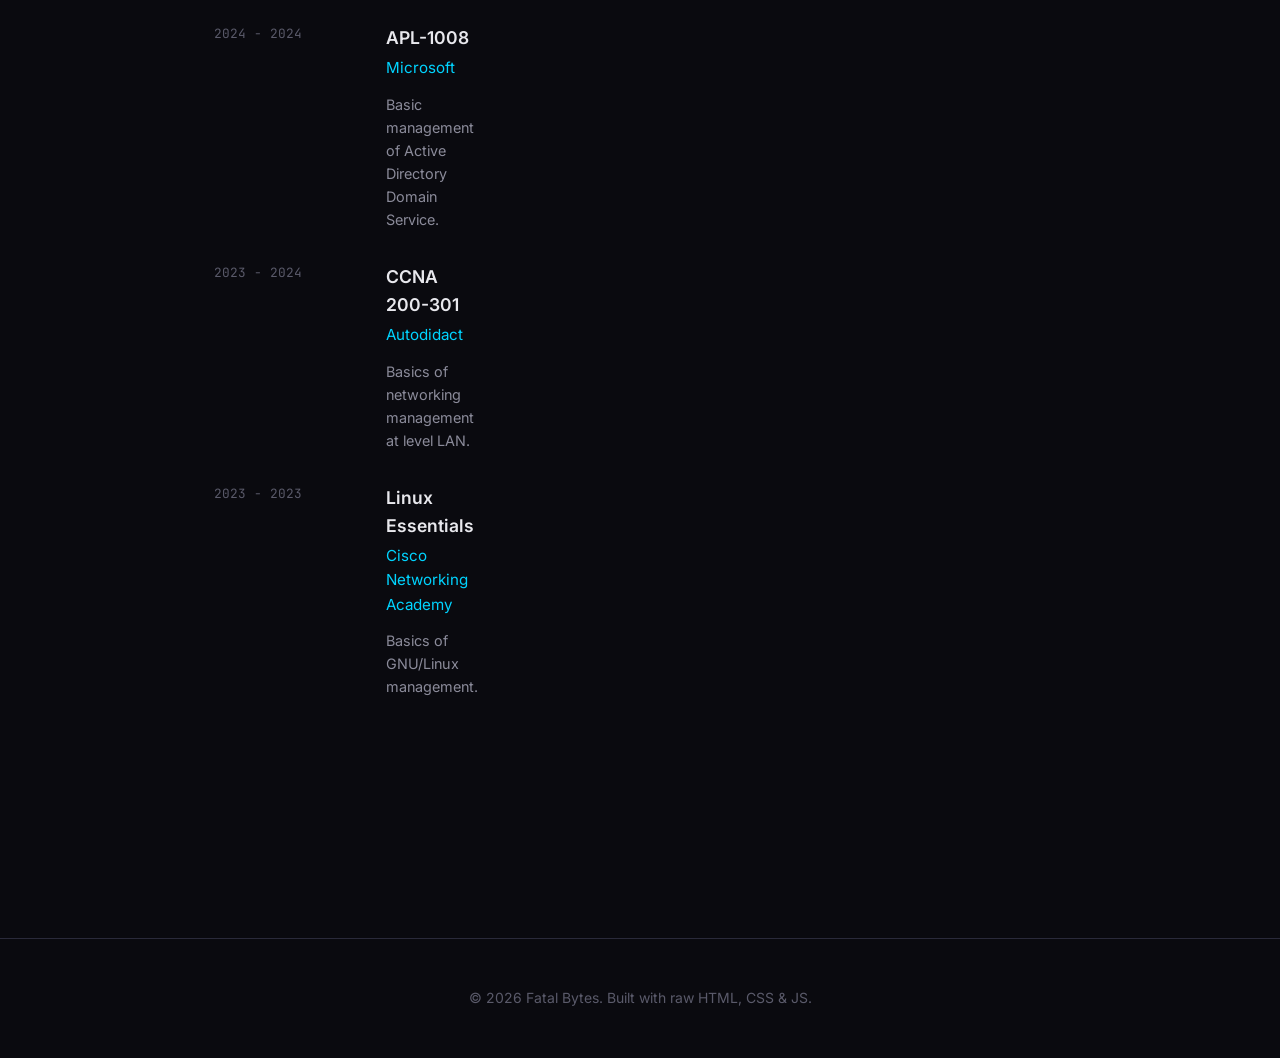
==== commit 57a60030: "Update index.html" ====
--- a/about/index.html
+++ b/about/index.html
@@ -56,7 +56,7 @@
         <h2 class="section-title">Experience</h2>
         
         <div class="experience-item">
-          <div class="experience-date">2026 - Present</div>
+          <div class="experience-date">2025 - Present</div>
           <div class="experience-content">
             <h3>Bug Bounty Hunter</h3>
             <p class="company">HackerOne</p>
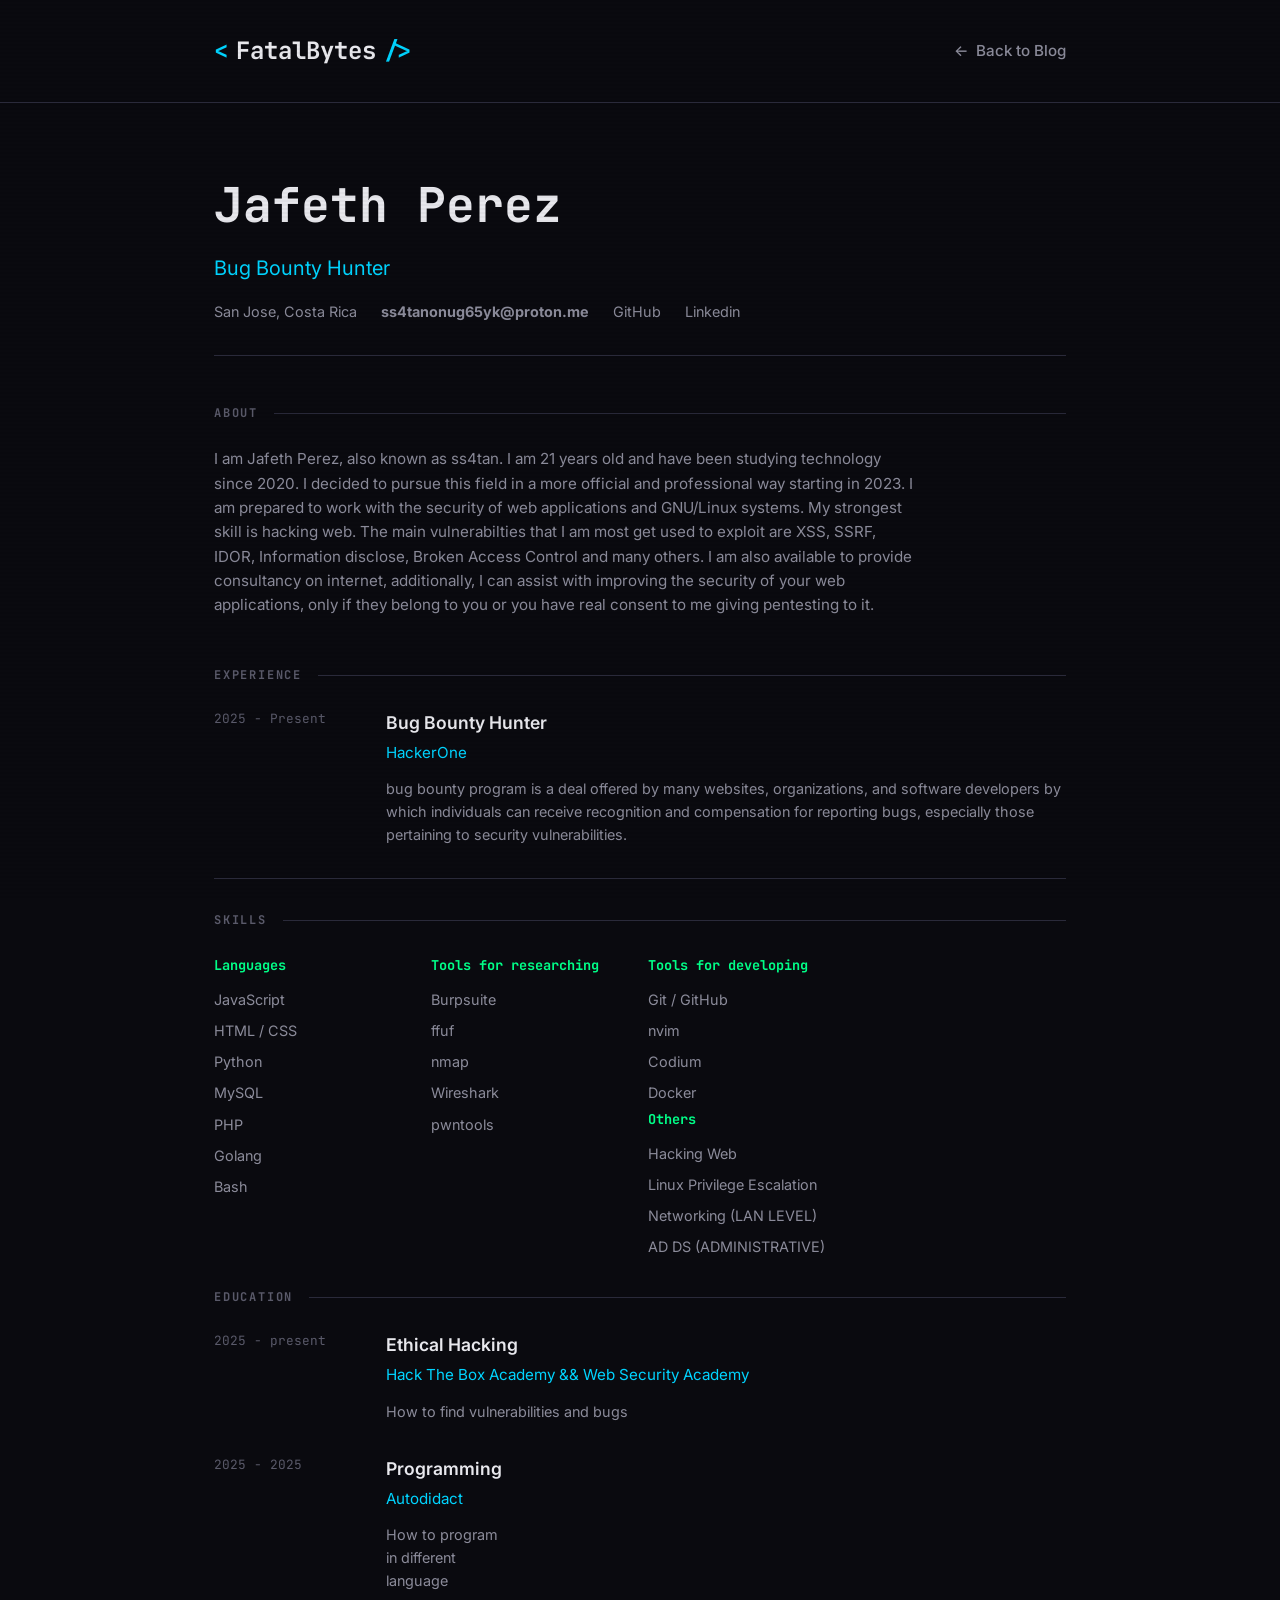
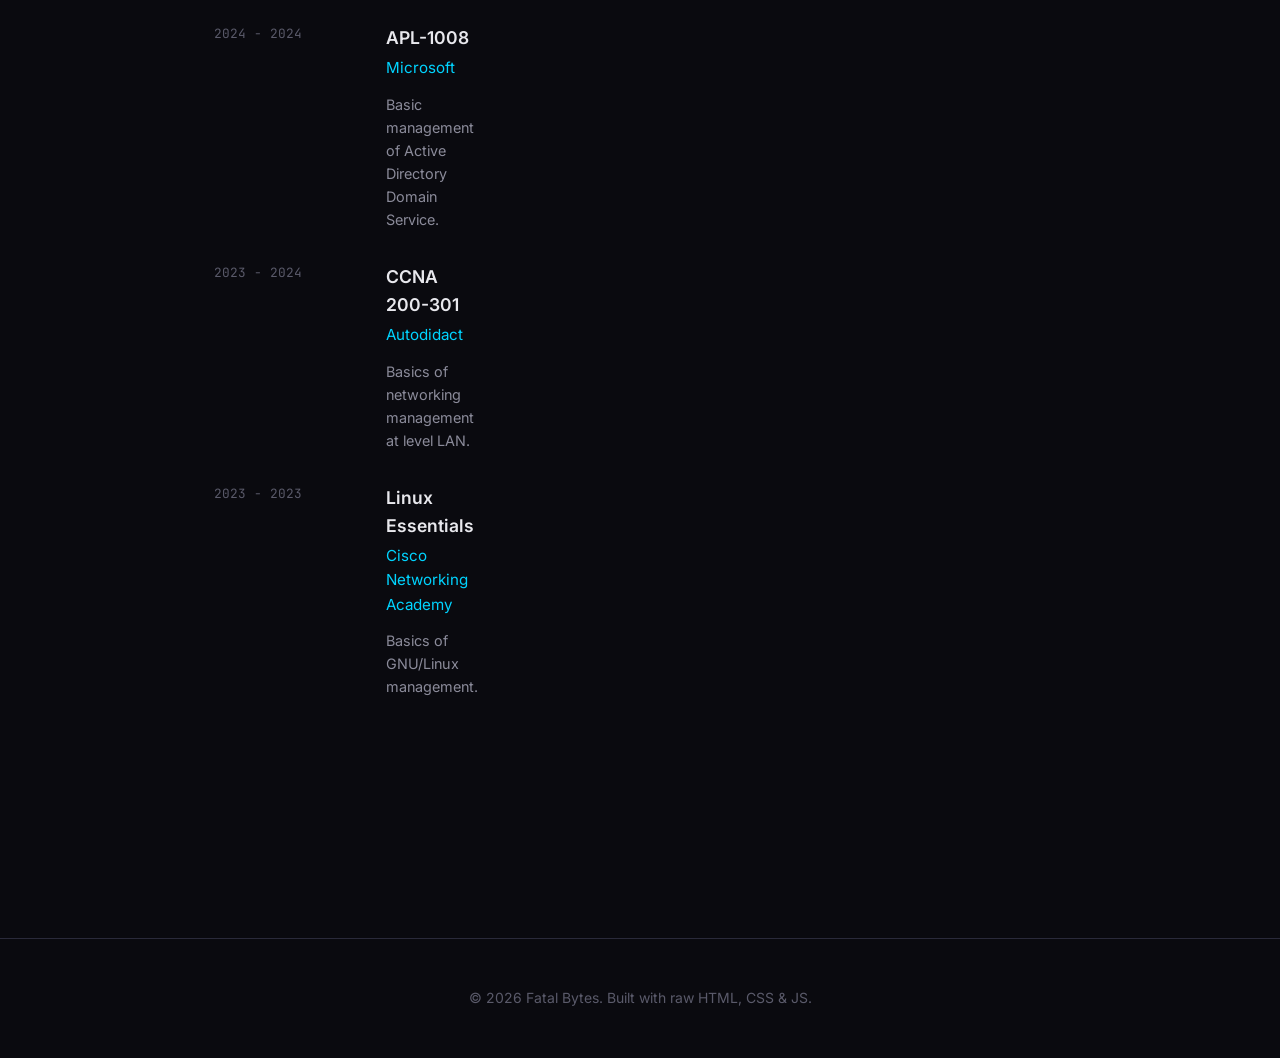
==== commit d2e53a62: "Update index.html" ====
--- a/about/index.html
+++ b/about/index.html
@@ -47,7 +47,7 @@
         <h2 class="section-title">About</h2>
         <p style="color: var(--text-secondary); font-size: 0.95rem; max-width: 700px;">I am Jafeth Perez, also known as ss4tan. I am 21 years old and have been studying technology since 2020. I decided to pursue this field in a more official and professional way starting in 2023.
 
-I am prepared to work with the security of web applications and GNU/Linux systems. My strongest skill is hacking web. The main vulnerabilties that I am most get used to exploit are XSS, SSRF, IDOR, Information disclore, Broken Access Control and many others. I am also available to provide consultancy on internet, additionally, I can assist with improving the security of your web applications, only if they belong to you or you have real consent to me giving pentesting to it.
+I am prepared to work with the security of web applications and GNU/Linux systems. My strongest skill is hacking web. The main vulnerabilties that I am most get used to exploit are XSS, SSRF, IDOR, Information disclose, Broken Access Control and many others. I am also available to provide consultancy on internet, additionally, I can assist with improving the security of your web applications, only if they belong to you or you have real consent to me giving pentesting to it.
 </p>
           
       </div>
